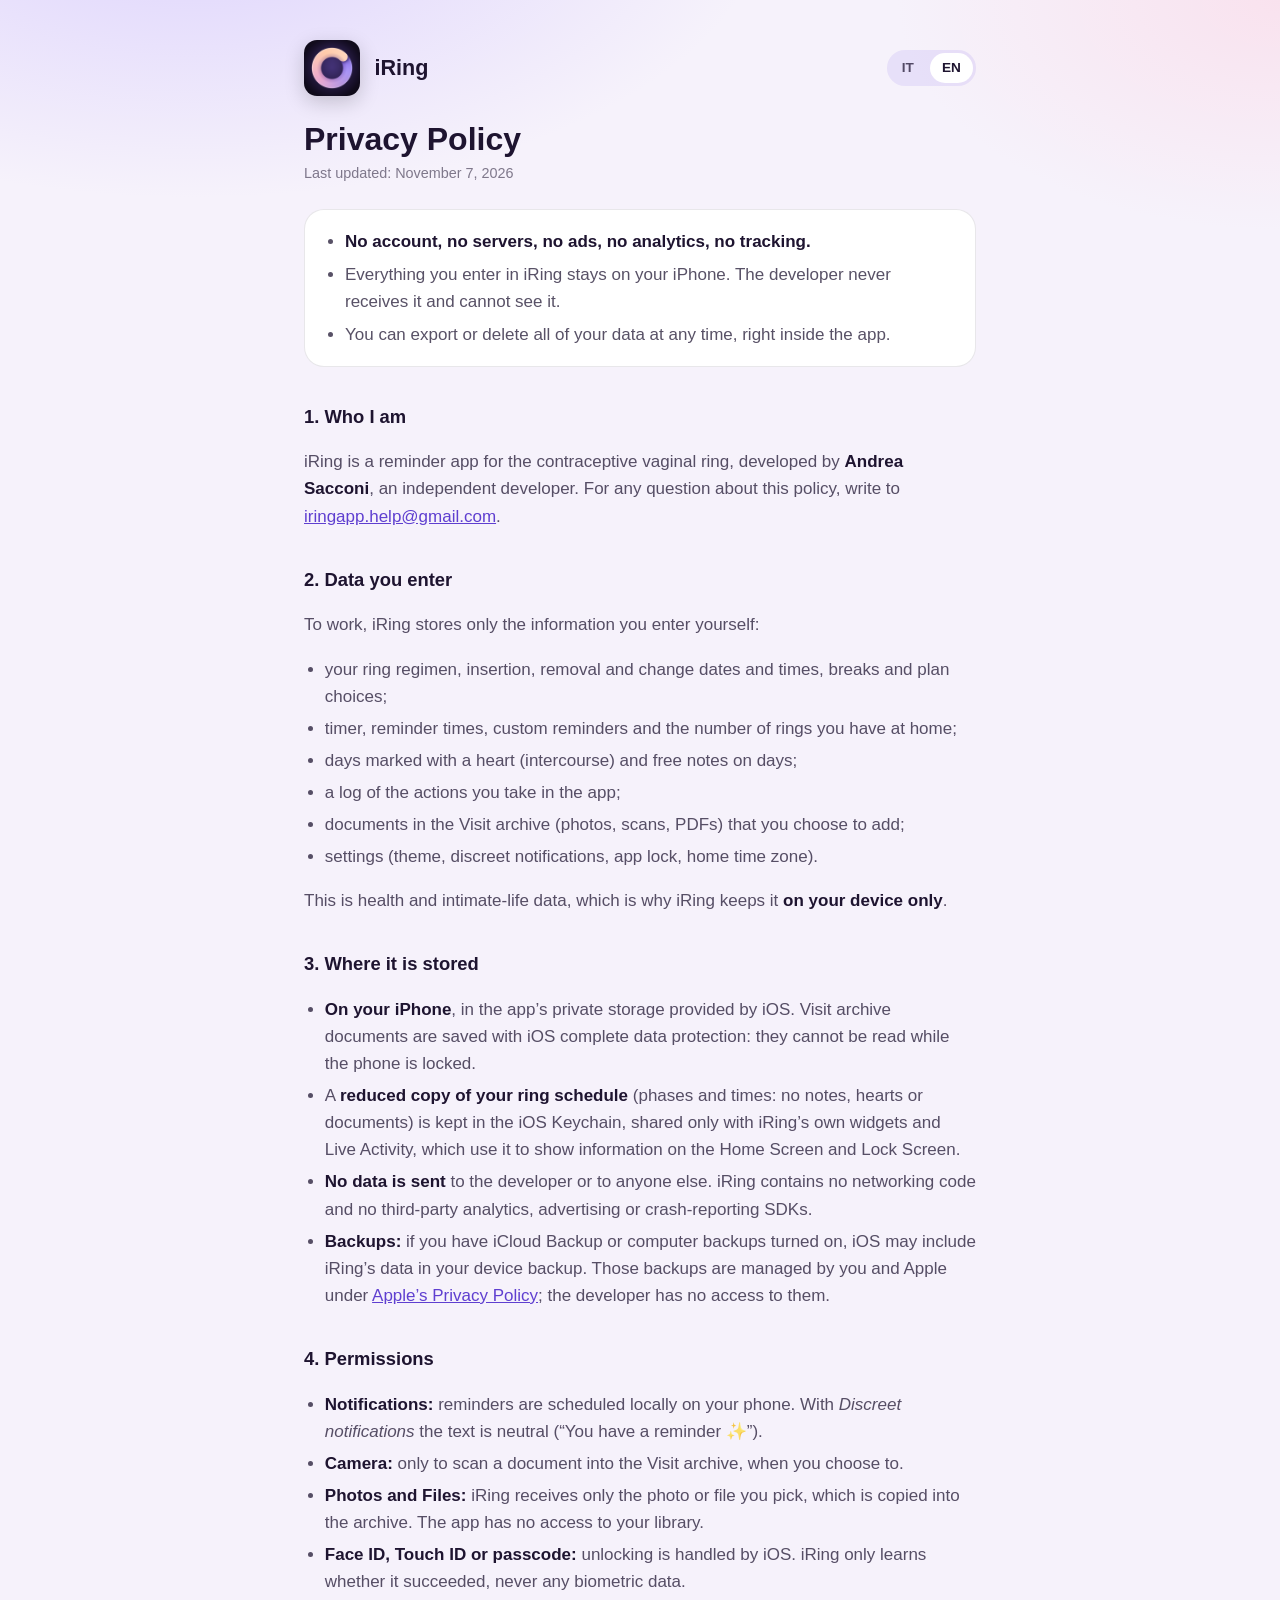
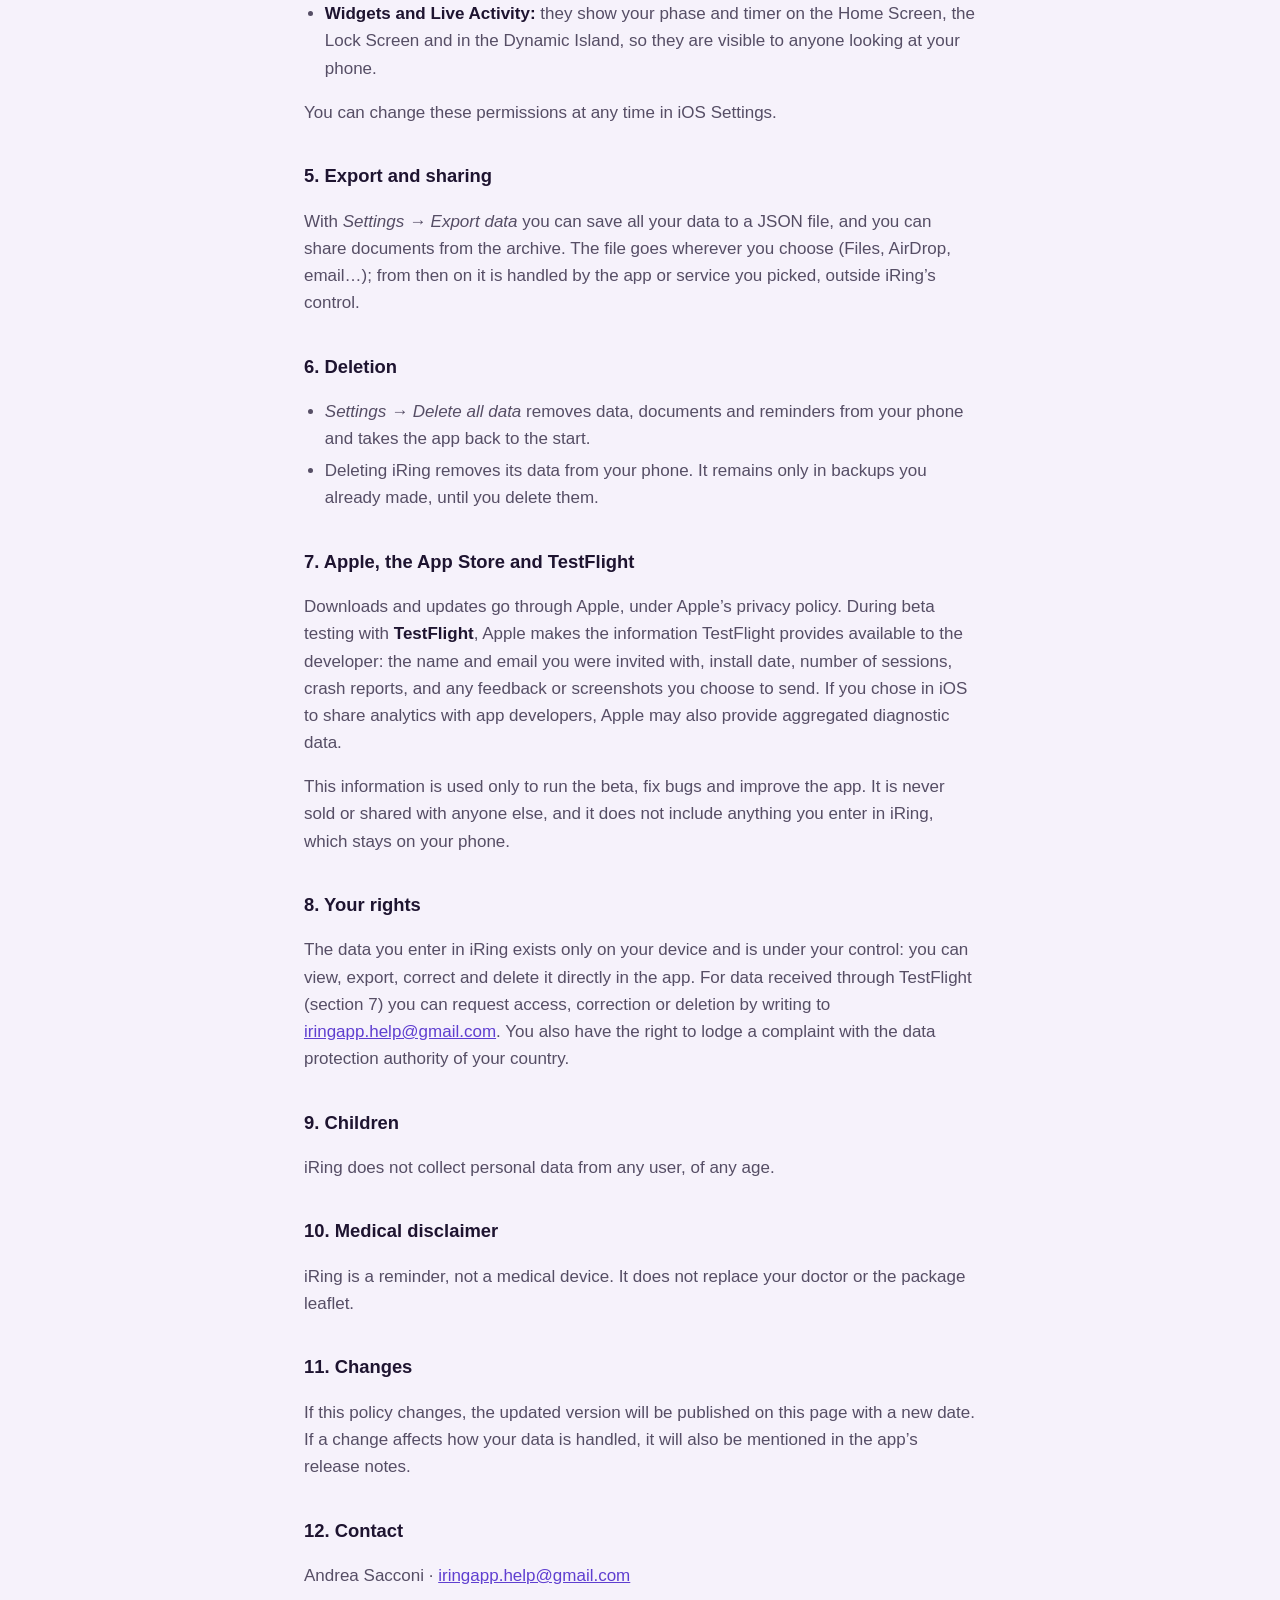
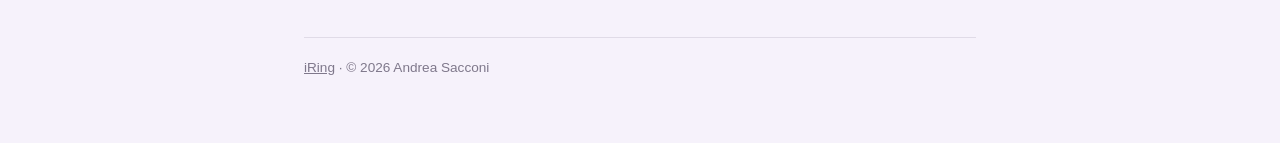
==== privacy/index.html @ 5388fa12 "Add iRing privacy policy and support page Static GitHub Pages site for App Store Connect: - /privacy" ====
<!doctype html>
<html lang="it">
<head>
  <meta charset="utf-8">
  <meta name="viewport" content="width=device-width, initial-scale=1">
  <title>iRing – Privacy Policy</title>
  <meta name="title-it" content="iRing – Informativa sulla privacy">
  <meta name="title-en" content="iRing – Privacy Policy">
  <meta name="description" content="iRing keeps everything on your iPhone: no account, no servers, no analytics, no tracking.">
  <link rel="icon" type="image/png" href="../assets/favicon.png">
  <link rel="apple-touch-icon" href="../assets/apple-touch-icon.png">
  <link rel="stylesheet" href="../assets/style.css">
  <script src="../assets/lang.js"></script>
</head>
<body>
<main>
  <header class="brand">
    <img src="../assets/icon-256.png" alt="">
    <a href="../">iRing</a>
    <div class="lang-switch" role="group" aria-label="Language">
      <button type="button" data-lang="it" aria-pressed="false">IT</button>
      <button type="button" data-lang="en" aria-pressed="false">EN</button>
    </div>
  </header>

  <!-- ========================= ITALIANO ========================= -->
  <article class="translation" lang="it">
    <h1>Informativa sulla privacy</h1>
    <p class="updated">Ultimo aggiornamento: 7 novembre 2026</p>

    <div class="card">
      <ul>
        <li><strong>Nessun account, nessun server, nessuna pubblicità, nessuna analisi, nessun tracciamento.</strong></li>
        <li>Tutto ciò che inserisci in iRing resta sul tuo iPhone. Lo sviluppatore non lo riceve e non può vederlo.</li>
        <li>Puoi esportare o cancellare tutti i tuoi dati quando vuoi, direttamente dall’app.</li>
      </ul>
    </div>

    <h2>1. Chi sono</h2>
    <p>iRing è un’app per ricordare l’anello contraccettivo, sviluppata da <strong>Andrea Sacconi</strong>, sviluppatore indipendente. Per qualsiasi domanda su questa informativa scrivi a <a href="mailto:iringapp.help@gmail.com">iringapp.help@gmail.com</a>.</p>

    <h2>2. Dati che inserisci</h2>
    <p>Per funzionare, iRing salva solo le informazioni che inserisci tu:</p>
    <ul>
      <li>regime dell’anello, date e orari di inserimento, rimozione e cambio, pause e scelte del piano;</li>
      <li>timer, orari dei promemoria, promemoria personalizzati e scorta di anelli a casa;</li>
      <li>giorni segnati con il cuore (rapporti) e note libere sui giorni;</li>
      <li>registro delle azioni fatte nell’app;</li>
      <li>documenti dell’Archivio visite (foto, scansioni, PDF) che scegli di aggiungere;</li>
      <li>impostazioni (tema, notifiche discrete, blocco, fuso orario di casa).</li>
    </ul>
    <p>Sono dati sulla salute e sulla vita intima: per questo iRing li tiene <strong>solo sul dispositivo</strong>.</p>

    <h2>3. Dove sono conservati</h2>
    <ul>
      <li><strong>Sul tuo iPhone</strong>, nello spazio riservato all’app da iOS. I documenti dell’Archivio visite sono salvati con la protezione dati completa di iOS: non sono leggibili mentre il telefono è bloccato.</li>
      <li>Una <strong>copia ridotta del calendario dell’anello</strong> (fasi e orari: niente note, cuori o documenti) è nel Portachiavi di iOS, condivisa solo con i widget e la Live Activity di iRing, che la usano per mostrare le informazioni sulla schermata Home e di blocco.</li>
      <li><strong>Nessun dato viene inviato</strong> allo sviluppatore o a terzi. iRing non contiene codice di rete, né SDK di analisi, pubblicità o crash reporting di terze parti.</li>
      <li><strong>Backup:</strong> se hai attivato il backup su iCloud o sul computer, iOS può includere i dati di iRing nel backup del dispositivo. Questi backup sono gestiti da te e da Apple, secondo l’<a href="https://www.apple.com/it/legal/privacy/">informativa sulla privacy di Apple</a>; lo sviluppatore non vi ha accesso.</li>
    </ul>

    <h2>4. Permessi</h2>
    <ul>
      <li><strong>Notifiche:</strong> i promemoria sono programmati localmente sul telefono. Con <em>Notifiche discrete</em> il testo è neutro («Hai un promemoria ✨»).</li>
      <li><strong>Fotocamera:</strong> solo per scansionare un documento dell’Archivio visite, quando lo scegli tu.</li>
      <li><strong>Foto e File:</strong> iRing riceve solo la foto o il file che selezioni, che viene copiato nell’archivio. L’app non ha accesso alla tua libreria.</li>
      <li><strong>Face ID, Touch ID o codice:</strong> lo sblocco è gestito da iOS. iRing riceve solo l’esito (riuscito o no), mai dati biometrici.</li>
      <li><strong>Widget e Live Activity:</strong> mostrano fase e timer sulla schermata Home, sulla schermata di blocco e nella Dynamic Island, quindi sono visibili a chi guarda il telefono.</li>
    </ul>
    <p>Puoi cambiare questi permessi in qualsiasi momento da Impostazioni di iOS.</p>

    <h2>5. Esportazione e condivisione</h2>
    <p>Con <em>Impostazioni → Esporta dati</em> puoi salvare tutti i dati in un file JSON, e puoi condividere i documenti dell’archivio. Il file va dove scegli tu (File, AirDrop, email…); da lì in poi è gestito dall’app o dal servizio che hai scelto, fuori dal controllo di iRing.</p>

    <h2>6. Cancellazione</h2>
    <ul>
      <li><em>Impostazioni → Cancella tutti i dati</em> elimina dal telefono dati, documenti e promemoria, e riporta l’app all’inizio.</li>
      <li>Disinstallare iRing elimina i dati dal telefono. Restano solo nei backup già fatti, finché non li elimini.</li>
    </ul>

    <h2>7. Apple, App Store e TestFlight</h2>
    <p>Download e aggiornamenti passano da Apple, secondo la sua informativa sulla privacy. Durante il beta test con <strong>TestFlight</strong>, Apple mette a disposizione dello sviluppatore le informazioni previste da TestFlight: nome ed email con cui sei stato invitato, data di installazione, numero di sessioni, crash report e i feedback o screenshot che decidi di inviare. Se in iOS hai scelto di condividere i dati di analisi con gli sviluppatori, Apple può fornire anche dati diagnostici aggregati.</p>
    <p>Questi dati servono solo a gestire il beta test, correggere errori e migliorare l’app, non vengono venduti né condivisi con altri, e non contengono le informazioni che inserisci in iRing, che restano sul telefono.</p>

    <h2>8. I tuoi diritti</h2>
    <p>I dati che inserisci in iRing sono solo sul tuo dispositivo e li controlli tu: puoi consultarli, esportarli, correggerli e cancellarli direttamente nell’app. Per i dati ricevuti tramite TestFlight (punto 7) puoi chiedere accesso, rettifica o cancellazione scrivendo a <a href="mailto:iringapp.help@gmail.com">iringapp.help@gmail.com</a>. Hai anche il diritto di proporre reclamo all’autorità di controllo del tuo paese (in Italia, il <a href="https://www.garanteprivacy.it/">Garante per la protezione dei dati personali</a>).</p>

    <h2>9. Minori</h2>
    <p>iRing non raccoglie dati personali di nessun utente, di nessuna età.</p>

    <h2>10. Avvertenza medica</h2>
    <p>iRing è un promemoria, non un dispositivo medico. Non sostituisce il medico né il foglietto illustrativo.</p>

    <h2>11. Modifiche</h2>
    <p>Se questa informativa cambia, la versione aggiornata sarà pubblicata su questa pagina con una nuova data. Se un cambiamento riguarda il modo in cui sono trattati i tuoi dati, sarà indicato anche nelle note di aggiornamento dell’app.</p>

    <h2>12. Contatti</h2>
    <p>Andrea Sacconi · <a href="mailto:iringapp.help@gmail.com">iringapp.help@gmail.com</a></p>
  </article>

  <!-- ========================= ENGLISH ========================= -->
  <article class="translation" lang="en">
    <h1>Privacy Policy</h1>
    <p class="updated">Last updated: November 7, 2026</p>

    <div class="card">
      <ul>
        <li><strong>No account, no servers, no ads, no analytics, no tracking.</strong></li>
        <li>Everything you enter in iRing stays on your iPhone. The developer never receives it and cannot see it.</li>
        <li>You can export or delete all of your data at any time, right inside the app.</li>
      </ul>
    </div>

    <h2>1. Who I am</h2>
    <p>iRing is a reminder app for the contraceptive vaginal ring, developed by <strong>Andrea Sacconi</strong>, an independent developer. For any question about this policy, write to <a href="mailto:iringapp.help@gmail.com">iringapp.help@gmail.com</a>.</p>

    <h2>2. Data you enter</h2>
    <p>To work, iRing stores only the information you enter yourself:</p>
    <ul>
      <li>your ring regimen, insertion, removal and change dates and times, breaks and plan choices;</li>
      <li>timer, reminder times, custom reminders and the number of rings you have at home;</li>
      <li>days marked with a heart (intercourse) and free notes on days;</li>
      <li>a log of the actions you take in the app;</li>
      <li>documents in the Visit archive (photos, scans, PDFs) that you choose to add;</li>
      <li>settings (theme, discreet notifications, app lock, home time zone).</li>
    </ul>
    <p>This is health and intimate-life data, which is why iRing keeps it <strong>on your device only</strong>.</p>

    <h2>3. Where it is stored</h2>
    <ul>
      <li><strong>On your iPhone</strong>, in the app’s private storage provided by iOS. Visit archive documents are saved with iOS complete data protection: they cannot be read while the phone is locked.</li>
      <li>A <strong>reduced copy of your ring schedule</strong> (phases and times: no notes, hearts or documents) is kept in the iOS Keychain, shared only with iRing’s own widgets and Live Activity, which use it to show information on the Home Screen and Lock Screen.</li>
      <li><strong>No data is sent</strong> to the developer or to anyone else. iRing contains no networking code and no third-party analytics, advertising or crash-reporting SDKs.</li>
      <li><strong>Backups:</strong> if you have iCloud Backup or computer backups turned on, iOS may include iRing’s data in your device backup. Those backups are managed by you and Apple under <a href="https://www.apple.com/legal/privacy/">Apple’s Privacy Policy</a>; the developer has no access to them.</li>
    </ul>

    <h2>4. Permissions</h2>
    <ul>
      <li><strong>Notifications:</strong> reminders are scheduled locally on your phone. With <em>Discreet notifications</em> the text is neutral (“You have a reminder ✨”).</li>
      <li><strong>Camera:</strong> only to scan a document into the Visit archive, when you choose to.</li>
      <li><strong>Photos and Files:</strong> iRing receives only the photo or file you pick, which is copied into the archive. The app has no access to your library.</li>
      <li><strong>Face ID, Touch ID or passcode:</strong> unlocking is handled by iOS. iRing only learns whether it succeeded, never any biometric data.</li>
      <li><strong>Widgets and Live Activity:</strong> they show your phase and timer on the Home Screen, the Lock Screen and in the Dynamic Island, so they are visible to anyone looking at your phone.</li>
    </ul>
    <p>You can change these permissions at any time in iOS Settings.</p>

    <h2>5. Export and sharing</h2>
    <p>With <em>Settings → Export data</em> you can save all your data to a JSON file, and you can share documents from the archive. The file goes wherever you choose (Files, AirDrop, email…); from then on it is handled by the app or service you picked, outside iRing’s control.</p>

    <h2>6. Deletion</h2>
    <ul>
      <li><em>Settings → Delete all data</em> removes data, documents and reminders from your phone and takes the app back to the start.</li>
      <li>Deleting iRing removes its data from your phone. It remains only in backups you already made, until you delete them.</li>
    </ul>

    <h2>7. Apple, the App Store and TestFlight</h2>
    <p>Downloads and updates go through Apple, under Apple’s privacy policy. During beta testing with <strong>TestFlight</strong>, Apple makes the information TestFlight provides available to the developer: the name and email you were invited with, install date, number of sessions, crash reports, and any feedback or screenshots you choose to send. If you chose in iOS to share analytics with app developers, Apple may also provide aggregated diagnostic data.</p>
    <p>This information is used only to run the beta, fix bugs and improve the app. It is never sold or shared with anyone else, and it does not include anything you enter in iRing, which stays on your phone.</p>

    <h2>8. Your rights</h2>
    <p>The data you enter in iRing exists only on your device and is under your control: you can view, export, correct and delete it directly in the app. For data received through TestFlight (section 7) you can request access, correction or deletion by writing to <a href="mailto:iringapp.help@gmail.com">iringapp.help@gmail.com</a>. You also have the right to lodge a complaint with the data protection authority of your country.</p>

    <h2>9. Children</h2>
    <p>iRing does not collect personal data from any user, of any age.</p>

    <h2>10. Medical disclaimer</h2>
    <p>iRing is a reminder, not a medical device. It does not replace your doctor or the package leaflet.</p>

    <h2>11. Changes</h2>
    <p>If this policy changes, the updated version will be published on this page with a new date. If a change affects how your data is handled, it will also be mentioned in the app’s release notes.</p>

    <h2>12. Contact</h2>
    <p>Andrea Sacconi · <a href="mailto:iringapp.help@gmail.com">iringapp.help@gmail.com</a></p>
  </article>

  <footer>
    <a href="../">iRing</a> · © 2026 Andrea Sacconi
  </footer>
</main>
</body>
</html>
---- assets/style.css ----
:root {
  color-scheme: light dark;
  --bg: #f6f2fb;
  --card: #ffffff;
  --ink: #1e1430;
  --ink2: rgba(30, 20, 48, 0.74);
  --ink3: rgba(30, 20, 48, 0.55);
  --accent: #5f3fd0;
  --accent-soft: rgba(122, 92, 230, 0.12);
  --line: rgba(30, 20, 48, 0.1);
  --glow: radial-gradient(60rem 30rem at 15% -10%, rgba(191, 174, 255, 0.45), transparent 60%),
          radial-gradient(40rem 24rem at 100% 0%, rgba(255, 196, 214, 0.35), transparent 60%);
}

@media (prefers-color-scheme: dark) {
  :root {
    --bg: #0c0912;
    --card: #1a1426;
    --ink: #f6f1fb;
    --ink2: rgba(246, 241, 251, 0.72);
    --ink3: rgba(246, 241, 251, 0.5);
    --accent: #bfaeff;
    --accent-soft: rgba(191, 174, 255, 0.14);
    --line: rgba(246, 241, 251, 0.1);
    --glow: radial-gradient(60rem 30rem at 15% -10%, rgba(120, 90, 220, 0.35), transparent 60%),
            radial-gradient(40rem 24rem at 100% 0%, rgba(200, 90, 150, 0.18), transparent 60%);
  }
}

* { box-sizing: border-box; }

html { -webkit-text-size-adjust: 100%; }

body {
  margin: 0;
  background: var(--glow), var(--bg);
  background-attachment: fixed;
  color: var(--ink);
  font: 17px/1.6 ui-rounded, -apple-system, BlinkMacSystemFont, "SF Pro Rounded", "Segoe UI", Roboto, sans-serif;
}

main {
  max-width: 44rem;
  margin: 0 auto;
  padding: 2.5rem 1rem 4rem;
}

header.brand {
  display: flex;
  align-items: center;
  gap: 0.9rem;
  margin-bottom: 1.5rem;
}

header.brand img {
  width: 56px;
  height: 56px;
  border-radius: 13px;
  box-shadow: 0 6px 20px rgba(0, 0, 0, 0.18);
}

header.brand a {
  color: inherit;
  text-decoration: none;
  font-weight: 700;
  font-size: 1.35rem;
}

.lang-switch {
  margin-left: auto;
  display: flex;
  gap: 0.25rem;
  background: var(--accent-soft);
  border-radius: 999px;
  padding: 0.2rem;
}

.lang-switch button {
  border: 0;
  background: transparent;
  color: var(--ink2);
  font: inherit;
  font-size: 0.85rem;
  font-weight: 600;
  padding: 0.25rem 0.75rem;
  border-radius: 999px;
  cursor: pointer;
}

.lang-switch button[aria-pressed="true"] {
  background: var(--card);
  color: var(--ink);
}

/* Without JS both languages show; with JS only the chosen one. */
html.js-lang-it [lang="en"].translation,
html.js-lang-en [lang="it"].translation { display: none; }

h1 {
  font-size: 2rem;
  line-height: 1.2;
  margin: 0 0 0.25rem;
}

h2 {
  font-size: 1.15rem;
  margin: 2.2rem 0 0.5rem;
}

p, li { color: var(--ink2); }

strong { color: var(--ink); }

a { color: var(--accent); }

.updated {
  color: var(--ink3);
  font-size: 0.9rem;
  margin: 0 0 1.5rem;
}

.card {
  background: var(--card);
  border: 1px solid var(--line);
  border-radius: 20px;
  padding: 1.1rem 1.3rem;
}

.card ul { margin: 0; padding-left: 1.2rem; }

.card li + li { margin-top: 0.35rem; }

ul { padding-left: 1.3rem; }

li + li { margin-top: 0.3rem; }

.translation + .translation { margin-top: 3rem; padding-top: 2rem; border-top: 1px solid var(--line); }

html[class*="js-lang-"] .translation + .translation { margin-top: 0; padding-top: 0; border-top: 0; }

footer {
  margin-top: 3rem;
  padding-top: 1.2rem;
  border-top: 1px solid var(--line);
  color: var(--ink3);
  font-size: 0.85rem;
}

footer a { color: inherit; }

.hero {
  text-align: center;
  padding-top: 2rem;
}

.hero img {
  width: 128px;
  height: 128px;
  border-radius: 29px;
  box-shadow: 0 14px 40px rgba(0, 0, 0, 0.22);
}

.hero h1 { margin-top: 1.2rem; }

.hero .lead { font-size: 1.1rem; }

.links {
  display: grid;
  gap: 0.75rem;
  margin-top: 2rem;
}

.links a {
  display: block;
  text-decoration: none;
  color: var(--ink);
  font-weight: 600;
}

.links a span {
  display: block;
  font-weight: 400;
  color: var(--ink2);
  font-size: 0.95rem;
}

@media (max-width: 480px) {
  body { font-size: 16px; }
  h1 { font-size: 1.65rem; }
  header.brand img { width: 44px; height: 44px; border-radius: 10px; }
}
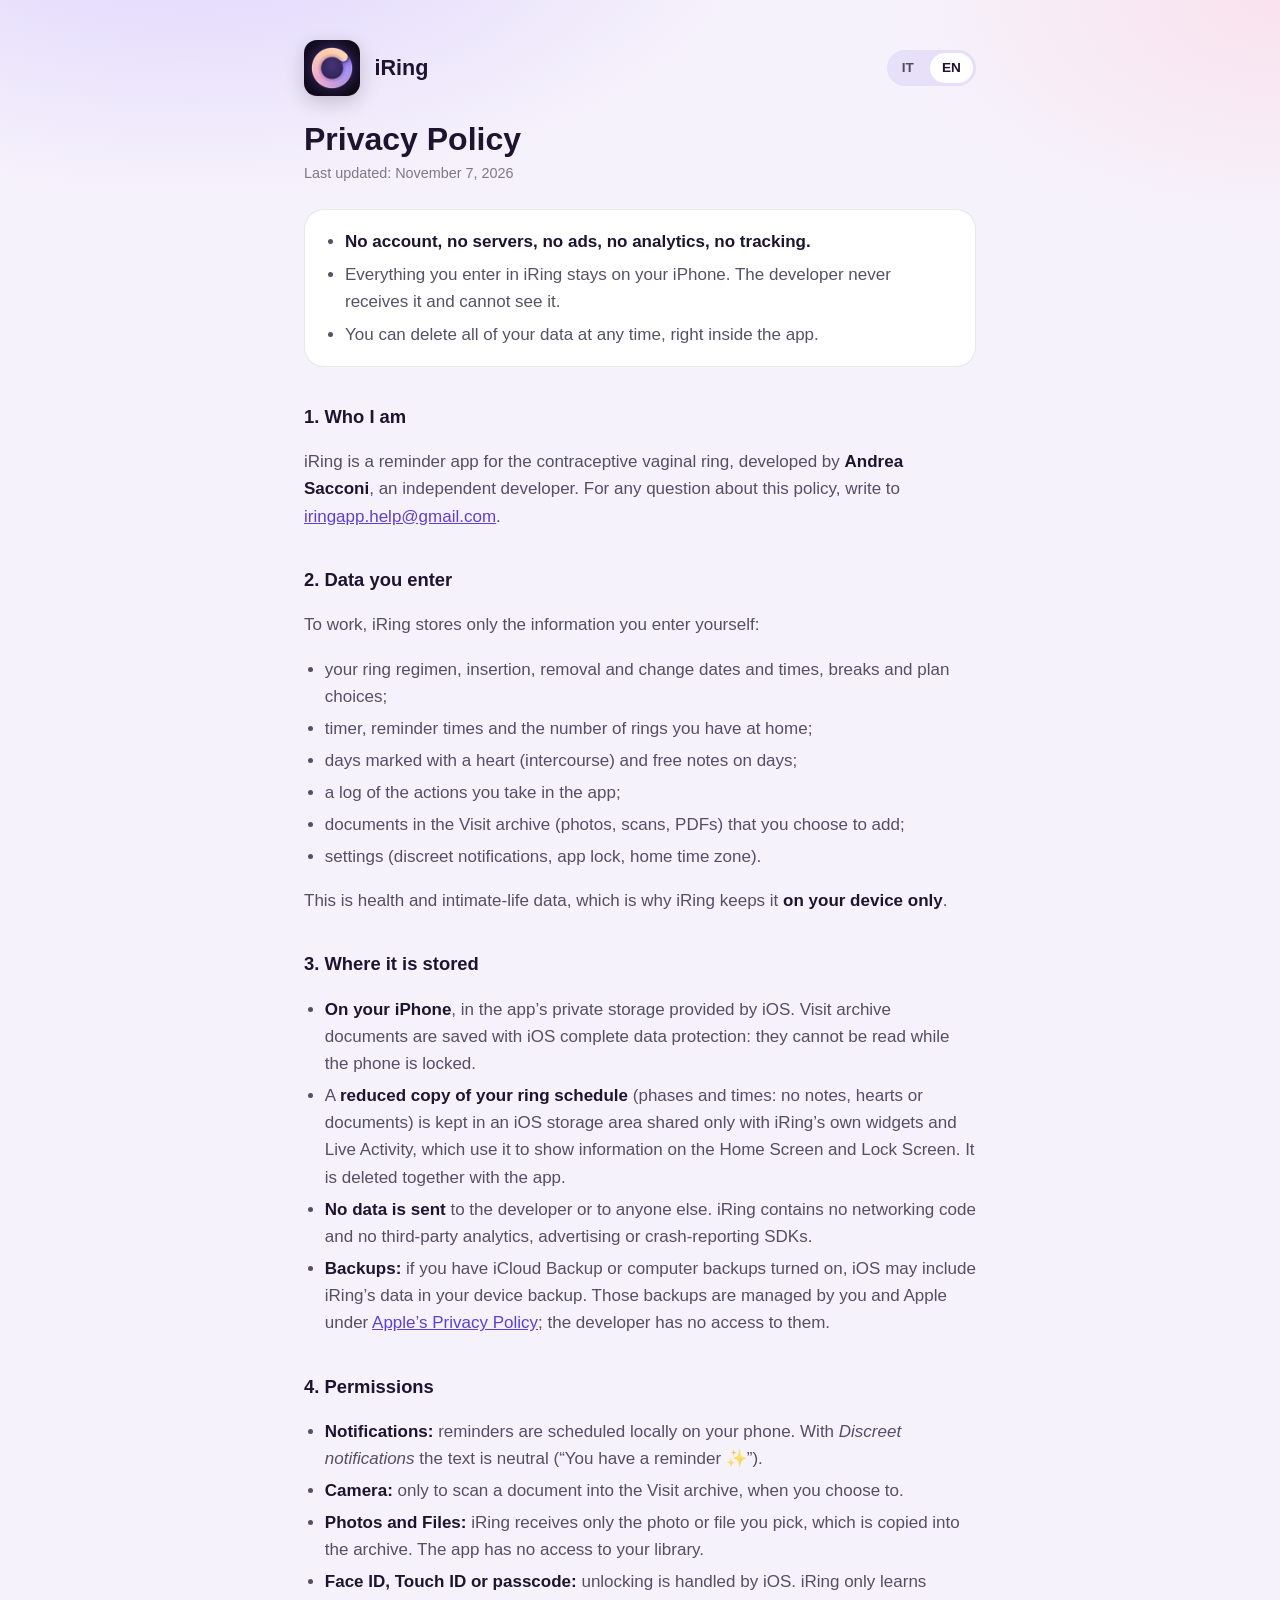
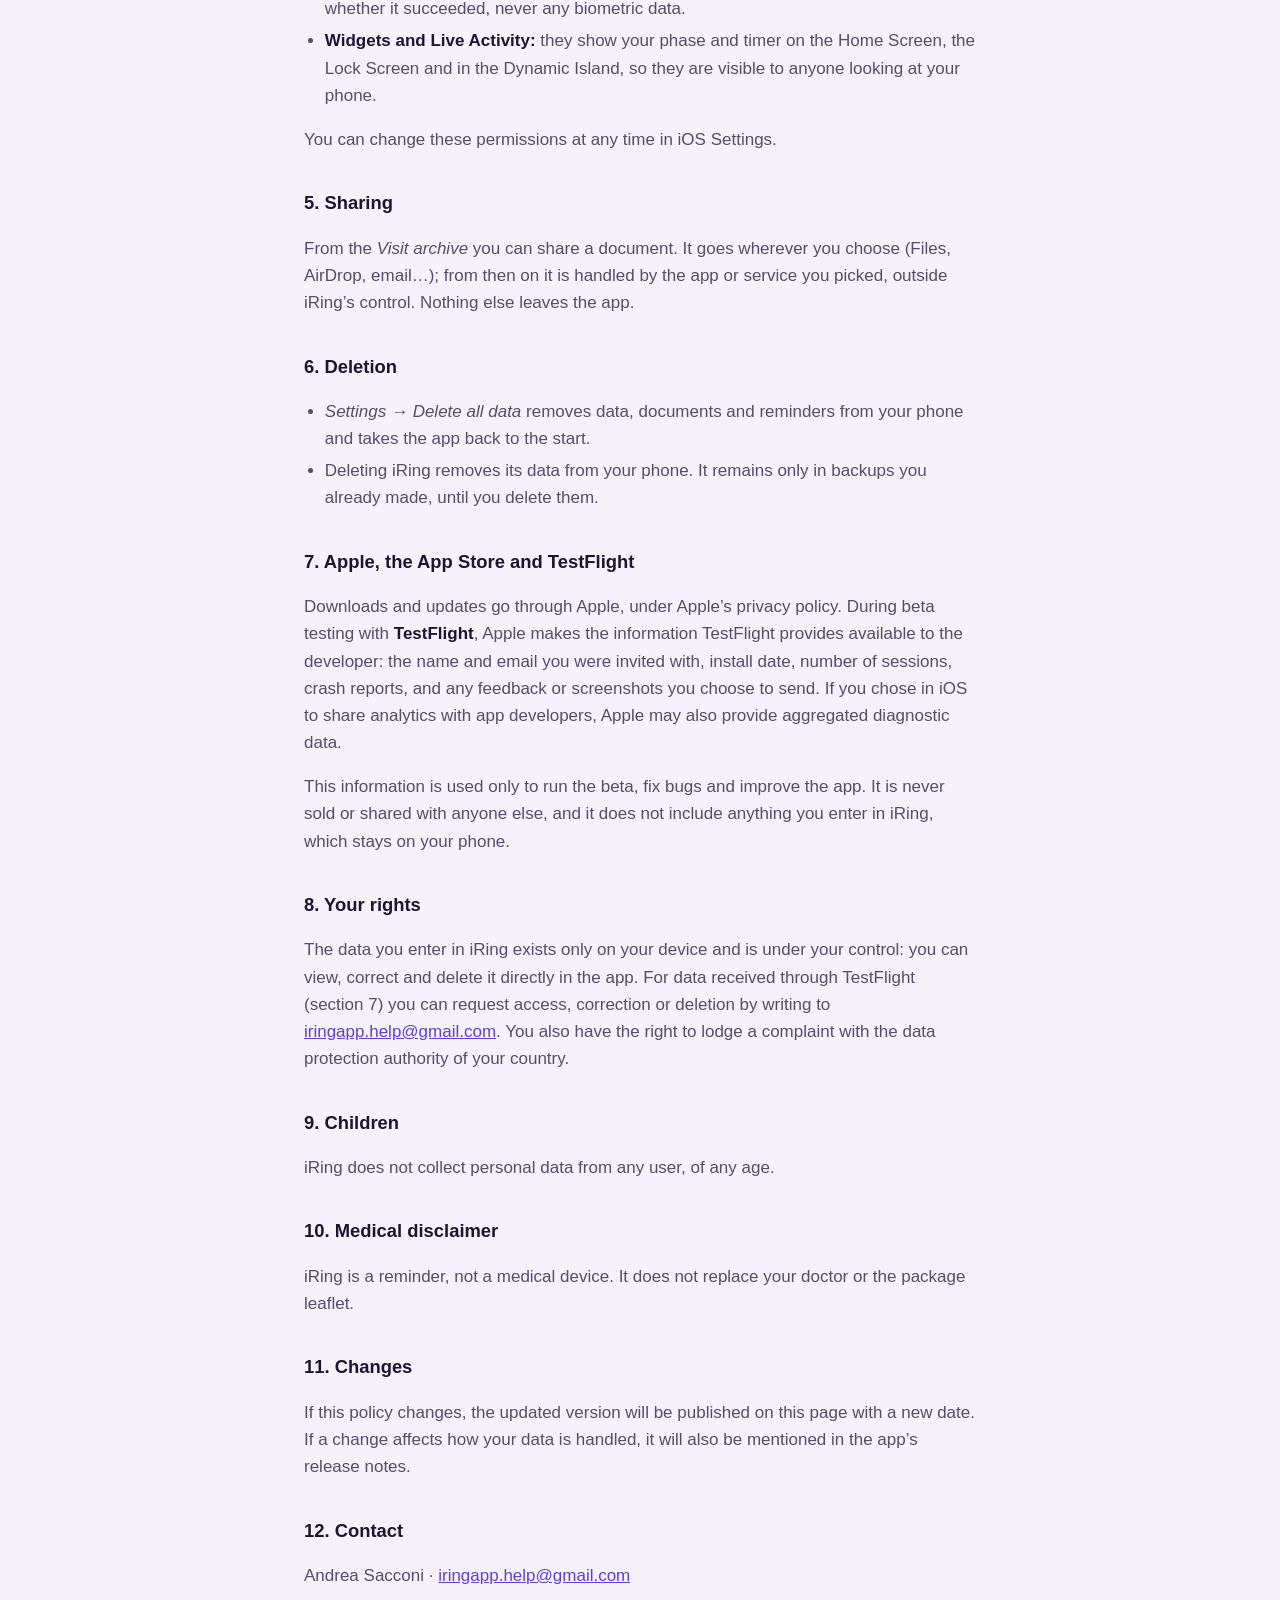
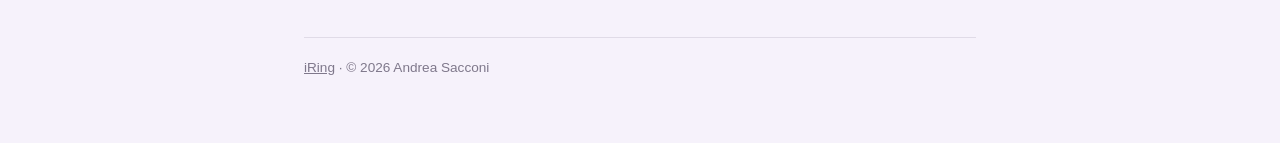
==== commit a8cb4750: "Align privacy policy with the TestFlight build Widget data now lives in the app group shared with th" ====
--- a/privacy/index.html
+++ b/privacy/index.html
@@ -32,7 +32,7 @@
       <ul>
         <li><strong>Nessun account, nessun server, nessuna pubblicità, nessuna analisi, nessun tracciamento.</strong></li>
         <li>Tutto ciò che inserisci in iRing resta sul tuo iPhone. Lo sviluppatore non lo riceve e non può vederlo.</li>
-        <li>Puoi esportare o cancellare tutti i tuoi dati quando vuoi, direttamente dall’app.</li>
+        <li>Puoi cancellare tutti i tuoi dati quando vuoi, direttamente dall’app.</li>
       </ul>
     </div>
 
@@ -43,18 +43,18 @@
     <p>Per funzionare, iRing salva solo le informazioni che inserisci tu:</p>
     <ul>
       <li>regime dell’anello, date e orari di inserimento, rimozione e cambio, pause e scelte del piano;</li>
-      <li>timer, orari dei promemoria, promemoria personalizzati e scorta di anelli a casa;</li>
+      <li>timer, orari dei promemoria e scorta di anelli a casa;</li>
       <li>giorni segnati con il cuore (rapporti) e note libere sui giorni;</li>
       <li>registro delle azioni fatte nell’app;</li>
       <li>documenti dell’Archivio visite (foto, scansioni, PDF) che scegli di aggiungere;</li>
-      <li>impostazioni (tema, notifiche discrete, blocco, fuso orario di casa).</li>
+      <li>impostazioni (notifiche discrete, blocco, fuso orario di casa).</li>
     </ul>
     <p>Sono dati sulla salute e sulla vita intima: per questo iRing li tiene <strong>solo sul dispositivo</strong>.</p>
 
     <h2>3. Dove sono conservati</h2>
     <ul>
       <li><strong>Sul tuo iPhone</strong>, nello spazio riservato all’app da iOS. I documenti dell’Archivio visite sono salvati con la protezione dati completa di iOS: non sono leggibili mentre il telefono è bloccato.</li>
-      <li>Una <strong>copia ridotta del calendario dell’anello</strong> (fasi e orari: niente note, cuori o documenti) è nel Portachiavi di iOS, condivisa solo con i widget e la Live Activity di iRing, che la usano per mostrare le informazioni sulla schermata Home e di blocco.</li>
+      <li>Una <strong>copia ridotta del calendario dell’anello</strong> (fasi e orari: niente note, cuori o documenti) è in uno spazio di iOS condiviso solo con i widget e la Live Activity di iRing, che la usano per mostrare le informazioni sulla schermata Home e di blocco. Viene eliminata insieme all’app.</li>
       <li><strong>Nessun dato viene inviato</strong> allo sviluppatore o a terzi. iRing non contiene codice di rete, né SDK di analisi, pubblicità o crash reporting di terze parti.</li>
       <li><strong>Backup:</strong> se hai attivato il backup su iCloud o sul computer, iOS può includere i dati di iRing nel backup del dispositivo. Questi backup sono gestiti da te e da Apple, secondo l’<a href="https://www.apple.com/it/legal/privacy/">informativa sulla privacy di Apple</a>; lo sviluppatore non vi ha accesso.</li>
     </ul>
@@ -69,8 +69,8 @@
     </ul>
     <p>Puoi cambiare questi permessi in qualsiasi momento da Impostazioni di iOS.</p>
 
-    <h2>5. Esportazione e condivisione</h2>
-    <p>Con <em>Impostazioni → Esporta dati</em> puoi salvare tutti i dati in un file JSON, e puoi condividere i documenti dell’archivio. Il file va dove scegli tu (File, AirDrop, email…); da lì in poi è gestito dall’app o dal servizio che hai scelto, fuori dal controllo di iRing.</p>
+    <h2>5. Condivisione</h2>
+    <p>Dall’<em>Archivio visite</em> puoi condividere un documento. Va dove scegli tu (File, AirDrop, email…); da lì in poi è gestito dall’app o dal servizio che hai scelto, fuori dal controllo di iRing. Nient’altro esce dall’app.</p>
 
     <h2>6. Cancellazione</h2>
     <ul>
@@ -83,7 +83,7 @@
     <p>Questi dati servono solo a gestire il beta test, correggere errori e migliorare l’app, non vengono venduti né condivisi con altri, e non contengono le informazioni che inserisci in iRing, che restano sul telefono.</p>
 
     <h2>8. I tuoi diritti</h2>
-    <p>I dati che inserisci in iRing sono solo sul tuo dispositivo e li controlli tu: puoi consultarli, esportarli, correggerli e cancellarli direttamente nell’app. Per i dati ricevuti tramite TestFlight (punto 7) puoi chiedere accesso, rettifica o cancellazione scrivendo a <a href="mailto:iringapp.help@gmail.com">iringapp.help@gmail.com</a>. Hai anche il diritto di proporre reclamo all’autorità di controllo del tuo paese (in Italia, il <a href="https://www.garanteprivacy.it/">Garante per la protezione dei dati personali</a>).</p>
+    <p>I dati che inserisci in iRing sono solo sul tuo dispositivo e li controlli tu: puoi consultarli, correggerli e cancellarli direttamente nell’app. Per i dati ricevuti tramite TestFlight (punto 7) puoi chiedere accesso, rettifica o cancellazione scrivendo a <a href="mailto:iringapp.help@gmail.com">iringapp.help@gmail.com</a>. Hai anche il diritto di proporre reclamo all’autorità di controllo del tuo paese (in Italia, il <a href="https://www.garanteprivacy.it/">Garante per la protezione dei dati personali</a>).</p>
 
     <h2>9. Minori</h2>
     <p>iRing non raccoglie dati personali di nessun utente, di nessuna età.</p>
@@ -107,7 +107,7 @@
       <ul>
         <li><strong>No account, no servers, no ads, no analytics, no tracking.</strong></li>
         <li>Everything you enter in iRing stays on your iPhone. The developer never receives it and cannot see it.</li>
-        <li>You can export or delete all of your data at any time, right inside the app.</li>
+        <li>You can delete all of your data at any time, right inside the app.</li>
       </ul>
     </div>
 
@@ -118,18 +118,18 @@
     <p>To work, iRing stores only the information you enter yourself:</p>
     <ul>
       <li>your ring regimen, insertion, removal and change dates and times, breaks and plan choices;</li>
-      <li>timer, reminder times, custom reminders and the number of rings you have at home;</li>
+      <li>timer, reminder times and the number of rings you have at home;</li>
       <li>days marked with a heart (intercourse) and free notes on days;</li>
       <li>a log of the actions you take in the app;</li>
       <li>documents in the Visit archive (photos, scans, PDFs) that you choose to add;</li>
-      <li>settings (theme, discreet notifications, app lock, home time zone).</li>
+      <li>settings (discreet notifications, app lock, home time zone).</li>
     </ul>
     <p>This is health and intimate-life data, which is why iRing keeps it <strong>on your device only</strong>.</p>
 
     <h2>3. Where it is stored</h2>
     <ul>
       <li><strong>On your iPhone</strong>, in the app’s private storage provided by iOS. Visit archive documents are saved with iOS complete data protection: they cannot be read while the phone is locked.</li>
-      <li>A <strong>reduced copy of your ring schedule</strong> (phases and times: no notes, hearts or documents) is kept in the iOS Keychain, shared only with iRing’s own widgets and Live Activity, which use it to show information on the Home Screen and Lock Screen.</li>
+      <li>A <strong>reduced copy of your ring schedule</strong> (phases and times: no notes, hearts or documents) is kept in an iOS storage area shared only with iRing’s own widgets and Live Activity, which use it to show information on the Home Screen and Lock Screen. It is deleted together with the app.</li>
       <li><strong>No data is sent</strong> to the developer or to anyone else. iRing contains no networking code and no third-party analytics, advertising or crash-reporting SDKs.</li>
       <li><strong>Backups:</strong> if you have iCloud Backup or computer backups turned on, iOS may include iRing’s data in your device backup. Those backups are managed by you and Apple under <a href="https://www.apple.com/legal/privacy/">Apple’s Privacy Policy</a>; the developer has no access to them.</li>
     </ul>
@@ -144,8 +144,8 @@
     </ul>
     <p>You can change these permissions at any time in iOS Settings.</p>
 
-    <h2>5. Export and sharing</h2>
-    <p>With <em>Settings → Export data</em> you can save all your data to a JSON file, and you can share documents from the archive. The file goes wherever you choose (Files, AirDrop, email…); from then on it is handled by the app or service you picked, outside iRing’s control.</p>
+    <h2>5. Sharing</h2>
+    <p>From the <em>Visit archive</em> you can share a document. It goes wherever you choose (Files, AirDrop, email…); from then on it is handled by the app or service you picked, outside iRing’s control. Nothing else leaves the app.</p>
 
     <h2>6. Deletion</h2>
     <ul>
@@ -158,7 +158,7 @@
     <p>This information is used only to run the beta, fix bugs and improve the app. It is never sold or shared with anyone else, and it does not include anything you enter in iRing, which stays on your phone.</p>
 
     <h2>8. Your rights</h2>
-    <p>The data you enter in iRing exists only on your device and is under your control: you can view, export, correct and delete it directly in the app. For data received through TestFlight (section 7) you can request access, correction or deletion by writing to <a href="mailto:iringapp.help@gmail.com">iringapp.help@gmail.com</a>. You also have the right to lodge a complaint with the data protection authority of your country.</p>
+    <p>The data you enter in iRing exists only on your device and is under your control: you can view, correct and delete it directly in the app. For data received through TestFlight (section 7) you can request access, correction or deletion by writing to <a href="mailto:iringapp.help@gmail.com">iringapp.help@gmail.com</a>. You also have the right to lodge a complaint with the data protection authority of your country.</p>
 
     <h2>9. Children</h2>
     <p>iRing does not collect personal data from any user, of any age.</p>
